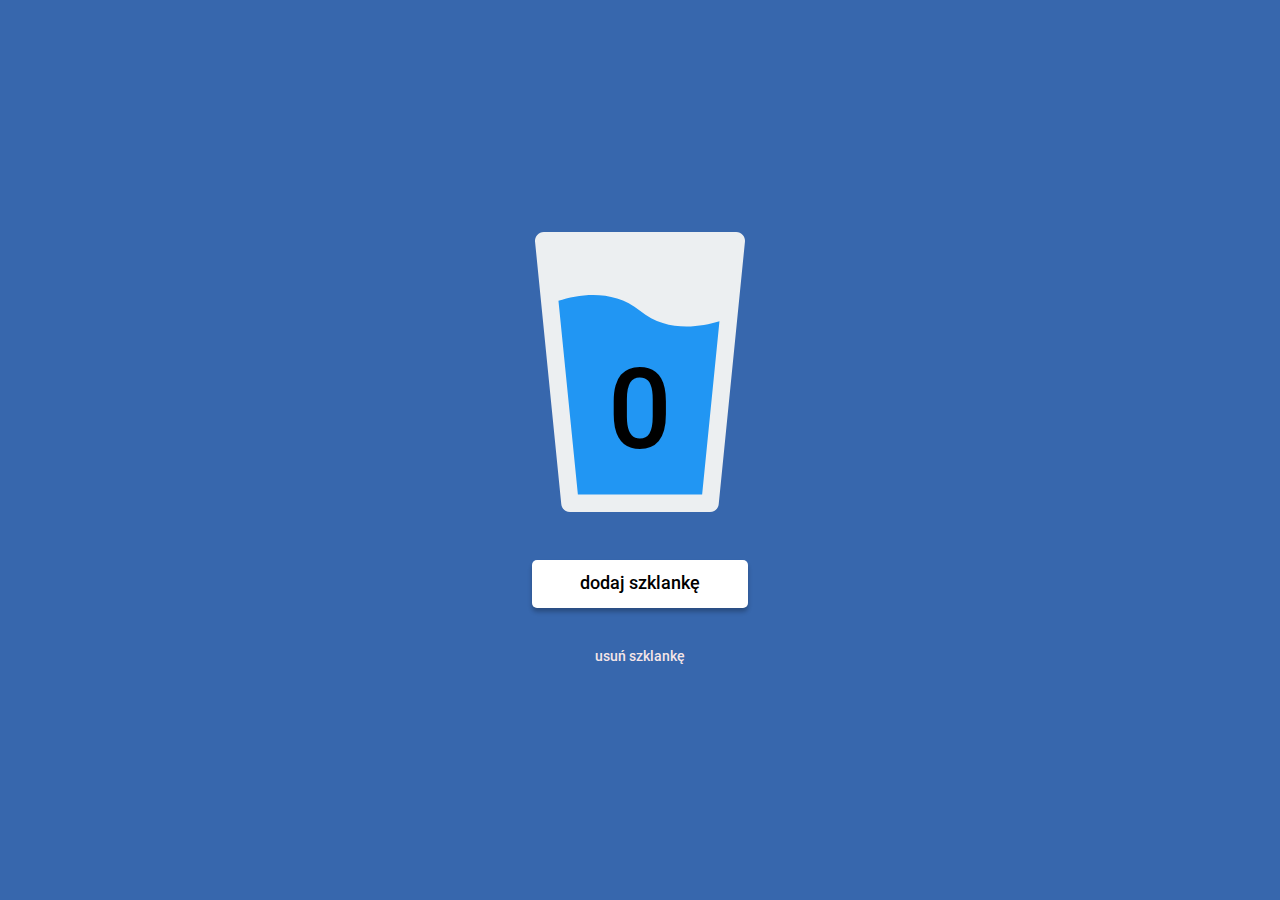
==== index.html @ 80d9f44f "Updates" ====
<!DOCTYPE html>
<html lang="pl">

<head>
  <meta charset="UTF-8" />
  <meta name="viewport" content="width=device-width, initial-scale=1.0" />
  <meta http-equiv="X-UA-Compatible" content="ie=edge" />
  <title>Hydrapp</title>
  <meta name="description"
    content="A simple PWA Application with local storage support. Use it to keep track on how much water you drink a day" />

  <!-- Title -->
  <meta property="og:title" content="hydrApp" />

  <meta property="og:description" content="Drink pure water. Stay healthy." />

  <meta property="og:url" content="https://atanvarde.github.io/hydrapp/" />

  <meta property="og:image" content="https://maciejkorsan.com/wtf-gulp-starter/assets/img/cover.png" />

  <meta property="og:image:width" content="1200" />

  <meta property="og:image:height" content="628" />

  <meta property="og:type" content="website"/>

  <link rel="manifest" href="manifest.json" />

  <meta name="apple-mobile-web-app-capable" content="yes" />

  <link rel="apple-touch-icon" sizes="192x192" href="assets/pwa/icons/icon-192x192.png" />

  <link rel="icon" type="image/png" href="assets/pwa/icons/icon-192x192.png" />

  <link rel="stylesheet" href="css/main.css" />
</head>

<body>
  <main class="main">
    <section class="waterglass">
      <img class="waterglass__image" src="assets/img/water-glass.svg" alt="glass of blue water">
      <div class="waterglass__counter waterglass__counter--js"></div>
      <button class="waterglass__button waterglass__button--add waterglass__button--add-js">dodaj szklankę</button>
      <button class="waterglass__button waterglass__button--remove waterglass__button--remove-js">usuń szklankę</button>
    </section>
  </main>
  <script src="js/main.js"></script>
</body>

</html>
---- css/main.css ----
/*! normalize.css v8.0.1 | MIT License | github.com/necolas/normalize.css */
/* Document
   ========================================================================== */
/**
 * 1. Correct the line height in all browsers.
 * 2. Prevent adjustments of font size after orientation changes in iOS.
 */
@import url("https://fonts.googleapis.com/css?family=Roboto:400,500&display=swap&subset=latin-ext");
html {
  line-height: 1.15;
  /* 1 */
  -webkit-text-size-adjust: 100%;
  /* 2 */ }

/* Sections
   ========================================================================== */
/**
 * Remove the margin in all browsers.
 */
body {
  margin: 0; }

/**
 * Render the `main` element consistently in IE.
 */
main {
  display: block; }

/**
 * Correct the font size and margin on `h1` elements within `section` and
 * `article` contexts in Chrome, Firefox, and Safari.
 */
h1 {
  font-size: 2em;
  margin: 0.67em 0; }

/* Grouping content
   ========================================================================== */
/**
 * 1. Add the correct box sizing in Firefox.
 * 2. Show the overflow in Edge and IE.
 */
hr {
  -webkit-box-sizing: content-box;
          box-sizing: content-box;
  /* 1 */
  height: 0;
  /* 1 */
  overflow: visible;
  /* 2 */ }

/**
 * 1. Correct the inheritance and scaling of font size in all browsers.
 * 2. Correct the odd `em` font sizing in all browsers.
 */
pre {
  font-family: monospace, monospace;
  /* 1 */
  font-size: 1em;
  /* 2 */ }

/* Text-level semantics
   ========================================================================== */
/**
 * Remove the gray background on active links in IE 10.
 */
a {
  background-color: transparent; }

/**
 * 1. Remove the bottom border in Chrome 57-
 * 2. Add the correct text decoration in Chrome, Edge, IE, Opera, and Safari.
 */
abbr[title] {
  border-bottom: none;
  /* 1 */
  text-decoration: underline;
  /* 2 */
  -webkit-text-decoration: underline dotted;
          text-decoration: underline dotted;
  /* 2 */ }

/**
 * Add the correct font weight in Chrome, Edge, and Safari.
 */
b,
strong {
  font-weight: bolder; }

/**
 * 1. Correct the inheritance and scaling of font size in all browsers.
 * 2. Correct the odd `em` font sizing in all browsers.
 */
code,
kbd,
samp {
  font-family: monospace, monospace;
  /* 1 */
  font-size: 1em;
  /* 2 */ }

/**
 * Add the correct font size in all browsers.
 */
small {
  font-size: 80%; }

/**
 * Prevent `sub` and `sup` elements from affecting the line height in
 * all browsers.
 */
sub,
sup {
  font-size: 75%;
  line-height: 0;
  position: relative;
  vertical-align: baseline; }

sub {
  bottom: -0.25em; }

sup {
  top: -0.5em; }

/* Embedded content
   ========================================================================== */
/**
 * Remove the border on images inside links in IE 10.
 */
img {
  border-style: none; }

/* Forms
   ========================================================================== */
/**
 * 1. Change the font styles in all browsers.
 * 2. Remove the margin in Firefox and Safari.
 */
button,
input,
optgroup,
select,
textarea {
  font-family: inherit;
  /* 1 */
  font-size: 100%;
  /* 1 */
  line-height: 1.15;
  /* 1 */
  margin: 0;
  /* 2 */ }

/**
 * Show the overflow in IE.
 * 1. Show the overflow in Edge.
 */
button,
input {
  /* 1 */
  overflow: visible; }

/**
 * Remove the inheritance of text transform in Edge, Firefox, and IE.
 * 1. Remove the inheritance of text transform in Firefox.
 */
button,
select {
  /* 1 */
  text-transform: none; }

/**
 * Correct the inability to style clickable types in iOS and Safari.
 */
button,
[type="button"],
[type="reset"],
[type="submit"] {
  -webkit-appearance: button; }

/**
 * Remove the inner border and padding in Firefox.
 */
button::-moz-focus-inner,
[type="button"]::-moz-focus-inner,
[type="reset"]::-moz-focus-inner,
[type="submit"]::-moz-focus-inner {
  border-style: none;
  padding: 0; }

/**
 * Restore the focus styles unset by the previous rule.
 */
button:-moz-focusring,
[type="button"]:-moz-focusring,
[type="reset"]:-moz-focusring,
[type="submit"]:-moz-focusring {
  outline: 1px dotted ButtonText; }

/**
 * Correct the padding in Firefox.
 */
fieldset {
  padding: 0.35em 0.75em 0.625em; }

/**
 * 1. Correct the text wrapping in Edge and IE.
 * 2. Correct the color inheritance from `fieldset` elements in IE.
 * 3. Remove the padding so developers are not caught out when they zero out
 *    `fieldset` elements in all browsers.
 */
legend {
  -webkit-box-sizing: border-box;
          box-sizing: border-box;
  /* 1 */
  color: inherit;
  /* 2 */
  display: table;
  /* 1 */
  max-width: 100%;
  /* 1 */
  padding: 0;
  /* 3 */
  white-space: normal;
  /* 1 */ }

/**
 * Add the correct vertical alignment in Chrome, Firefox, and Opera.
 */
progress {
  vertical-align: baseline; }

/**
 * Remove the default vertical scrollbar in IE 10+.
 */
textarea {
  overflow: auto; }

/**
 * 1. Add the correct box sizing in IE 10.
 * 2. Remove the padding in IE 10.
 */
[type="checkbox"],
[type="radio"] {
  -webkit-box-sizing: border-box;
          box-sizing: border-box;
  /* 1 */
  padding: 0;
  /* 2 */ }

/**
 * Correct the cursor style of increment and decrement buttons in Chrome.
 */
[type="number"]::-webkit-inner-spin-button,
[type="number"]::-webkit-outer-spin-button {
  height: auto; }

/**
 * 1. Correct the odd appearance in Chrome and Safari.
 * 2. Correct the outline style in Safari.
 */
[type="search"] {
  -webkit-appearance: textfield;
  /* 1 */
  outline-offset: -2px;
  /* 2 */ }

/**
 * Remove the inner padding in Chrome and Safari on macOS.
 */
[type="search"]::-webkit-search-decoration {
  -webkit-appearance: none; }

/**
 * 1. Correct the inability to style clickable types in iOS and Safari.
 * 2. Change font properties to `inherit` in Safari.
 */
::-webkit-file-upload-button {
  -webkit-appearance: button;
  /* 1 */
  font: inherit;
  /* 2 */ }

/* Interactive
   ========================================================================== */
/*
 * Add the correct display in Edge, IE 10+, and Firefox.
 */
details {
  display: block; }

/*
 * Add the correct display in all browsers.
 */
summary {
  display: list-item; }

/* Misc
   ========================================================================== */
/**
 * Add the correct display in IE 10+.
 */
template {
  display: none; }

/**
 * Add the correct display in IE 10.
 */
[hidden] {
  display: none; }

html {
  -webkit-box-sizing: border-box;
          box-sizing: border-box; }

*,
*:before,
*:after {
  -webkit-box-sizing: inherit;
          box-sizing: inherit; }

body {
  -webkit-box-align: center;
      -ms-flex-align: center;
          align-items: center;
  background: #3767AD;
  display: -webkit-box;
  display: -ms-flexbox;
  display: flex;
  font-family: "Roboto", sans-serif;
  -webkit-box-pack: center;
      -ms-flex-pack: center;
          justify-content: center;
  min-height: 100vh;
  padding: 16px; }

.main {
  max-width: 375px;
  width: 100%; }

.waterglass {
  -webkit-box-align: center;
      -ms-flex-align: center;
          align-items: center;
  display: -webkit-box;
  display: -ms-flexbox;
  display: flex;
  -webkit-box-orient: vertical;
  -webkit-box-direction: normal;
      -ms-flex-direction: column;
          flex-direction: column;
  position: relative; }

.waterglass__button--add {
  background: #ffff;
  border-radius: 5px;
  border: none;
  -webkit-box-shadow: 0px 4px 4px rgba(0, 0, 0, 0.25);
          box-shadow: 0px 4px 4px rgba(0, 0, 0, 0.25);
  font-size: 18px;
  font-weight: 500;
  height: 48px;
  margin-bottom: 37px;
  width: 216px; }

.waterglass__button--remove {
  background: transparent;
  border: none;
  border-radius: 5px;
  color: #f5e5e7;
  font-size: 14px;
  font-weight: 500;
  height: 24px;
  width: 184px; }

.waterglass__counter {
  font-size: 112px;
  font-weight: 500;
  position: absolute;
  top: 114px;
  z-index: 1; }

.waterglass__image {
  margin-bottom: 48px; }

/*# sourceMappingURL=main.css.map */
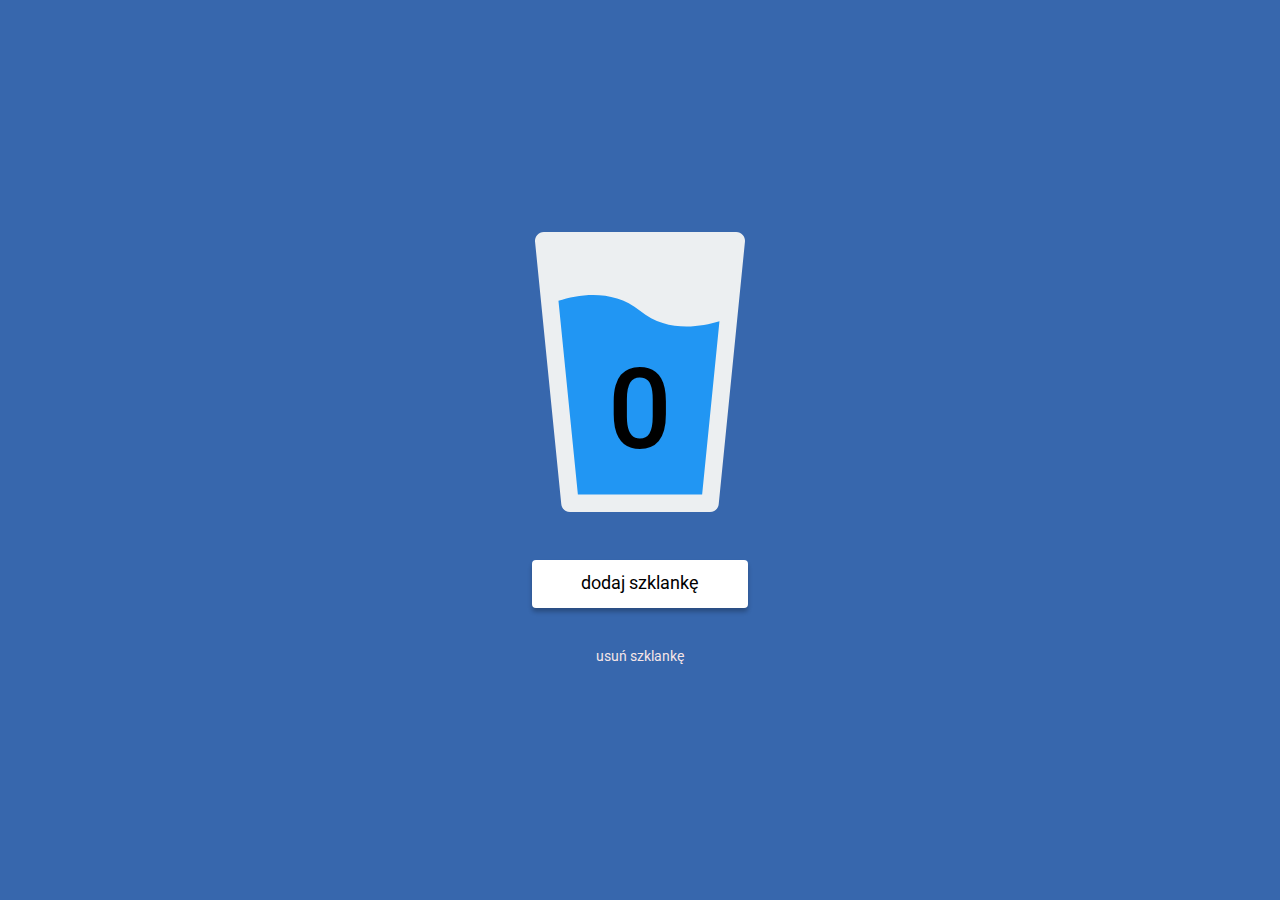
==== commit 6683e75b: "Updates" ====
--- a/index.html
+++ b/index.html
@@ -9,20 +9,21 @@
   <meta name="description"
     content="A simple PWA Application with local storage support. Use it to keep track on how much water you drink a day" />
 
-  <!-- Title -->
+  <meta name="theme_color" content="#3767AD" />
+  
   <meta property="og:title" content="hydrApp" />
 
   <meta property="og:description" content="Drink pure water. Stay healthy." />
 
   <meta property="og:url" content="https://atanvarde.github.io/hydrapp/" />
 
-  <meta property="og:image" content="https://maciejkorsan.com/wtf-gulp-starter/assets/img/cover.png" />
+  <meta property="og:image" content="https://atanvarde.github.io/hydrapp/assets/img/cover.png" />
 
   <meta property="og:image:width" content="1200" />
 
   <meta property="og:image:height" content="628" />
 
-  <meta property="og:type" content="website"/>
+  <meta property="og:type" content="website" />
 
   <link rel="manifest" href="manifest.json" />
 
--- a/css/main.css
+++ b/css/main.css
@@ -310,7 +310,8 @@
 
 html {
   -webkit-box-sizing: border-box;
-          box-sizing: border-box; }
+          box-sizing: border-box;
+  background: #3767AD; }
 
 *,
 *:before,
@@ -327,6 +328,7 @@
   display: -ms-flexbox;
   display: flex;
   font-family: "Roboto", sans-serif;
+  font-weight: 500;
   -webkit-box-pack: center;
       -ms-flex-pack: center;
           justify-content: center;
@@ -352,15 +354,15 @@
 
 .waterglass__button--add {
   background: #ffff;
-  border-radius: 5px;
+  border-radius: 4px;
   border: none;
   -webkit-box-shadow: 0px 4px 4px rgba(0, 0, 0, 0.25);
           box-shadow: 0px 4px 4px rgba(0, 0, 0, 0.25);
   font-size: 18px;
-  font-weight: 500;
   height: 48px;
   margin-bottom: 37px;
-  width: 216px; }
+  padding: 12px;
+  min-width: 216px; }
 
 .waterglass__button--remove {
   background: transparent;
@@ -368,13 +370,11 @@
   border-radius: 5px;
   color: #f5e5e7;
   font-size: 14px;
-  font-weight: 500;
   height: 24px;
-  width: 184px; }
+  min-width: 184px; }
 
 .waterglass__counter {
   font-size: 112px;
-  font-weight: 500;
   position: absolute;
   top: 114px;
   z-index: 1; }
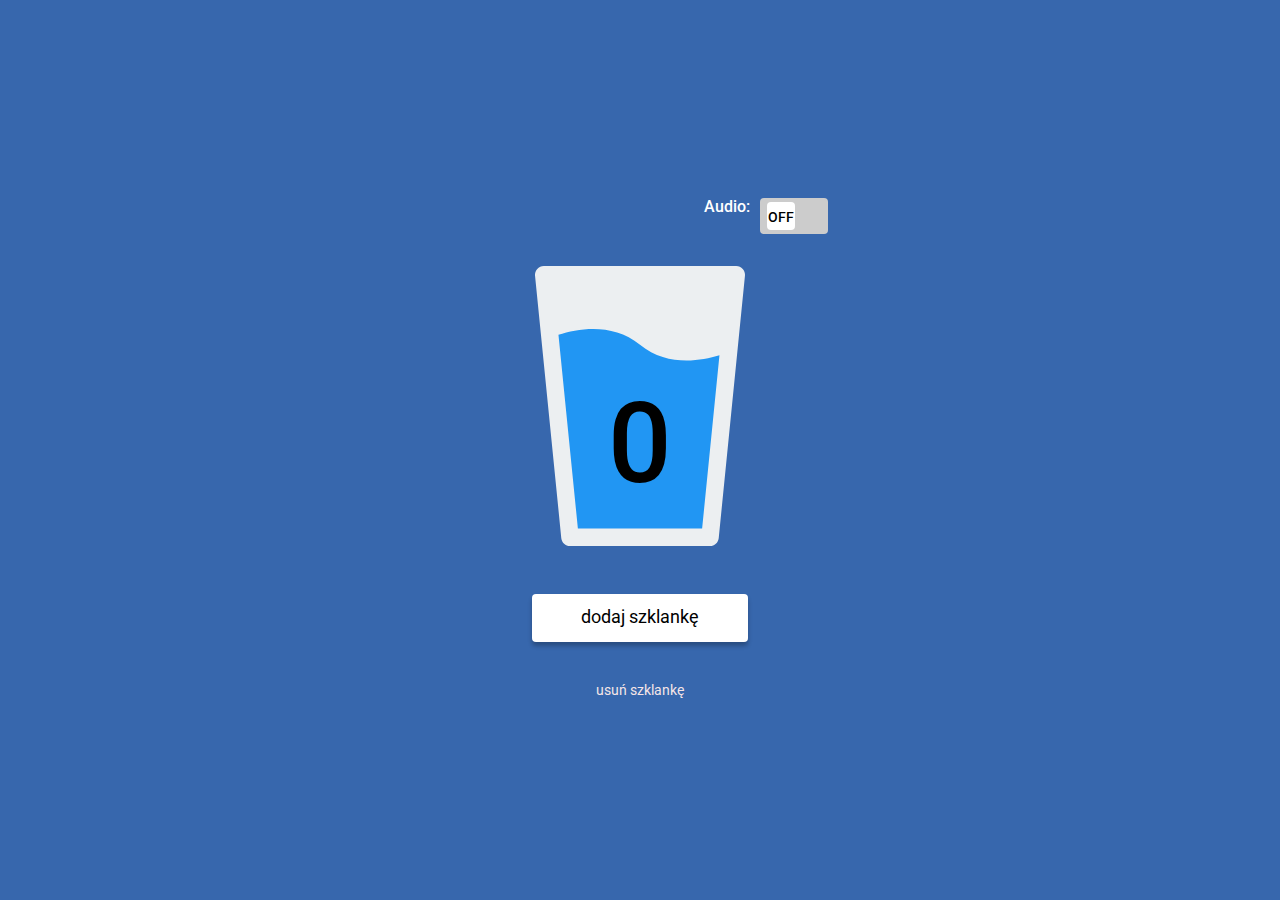
==== commit 7e13803e: "Updates" ====
--- a/index.html
+++ b/index.html
@@ -9,8 +9,8 @@
   <meta name="description"
     content="A simple PWA Application with local storage support. Use it to keep track on how much water you drink a day" />
 
-  <meta name="theme_color" content="#3767AD" />
-  
+  <meta name="theme-color" content="#3767AD" />
+
   <meta property="og:title" content="hydrApp" />
 
   <meta property="og:description" content="Drink pure water. Stay healthy." />
@@ -38,6 +38,13 @@
 
 <body>
   <main class="main">
+    <div class="switch-wrapper">
+      <span class="switch__info">Audio:</span>
+      <label class="switch__label">
+        <input class="switch__checkbox" type="checkbox">
+        <span class="switch__slider"></span>
+      </label>
+    </div>
     <section class="waterglass">
       <img class="waterglass__image" src="assets/img/water-glass.svg" alt="glass of blue water">
       <div class="waterglass__counter waterglass__counter--js"></div>
--- a/css/main.css
+++ b/css/main.css
@@ -339,6 +339,92 @@
   max-width: 375px;
   width: 100%; }
 
+.switch-wrapper {
+  display: -webkit-box;
+  display: -ms-flexbox;
+  display: flex;
+  -webkit-box-pack: end;
+      -ms-flex-pack: end;
+          justify-content: flex-end;
+  margin-bottom: 32px; }
+
+.switch__checkbox {
+  height: 0;
+  opacity: 0;
+  width: 0; }
+
+.switch__info {
+  color: #fff;
+  margin-right: 10px; }
+
+.switch__label {
+  display: inline-block;
+  height: 36px;
+  position: relative;
+  width: 68px; }
+
+.switch__slider {
+  background-color: #ccc;
+  border-radius: 4px;
+  bottom: 0;
+  cursor: pointer;
+  left: 0;
+  position: absolute;
+  right: 0;
+  top: 0;
+  -webkit-transition: 0.4s;
+  -o-transition: 0.4s;
+  transition: 0.4s; }
+
+.switch__slider:before {
+  position: absolute;
+  font-size: 14px;
+  content: "ON";
+  height: 28px;
+  width: 28px;
+  left: 7px;
+  bottom: 4px;
+  background-color: #fff;
+  -webkit-transition: 0.4s;
+  -o-transition: 0.4s;
+  transition: 0.4s;
+  border-radius: 4px;
+  padding: 7px 1px 0 4px;
+  color: transparent; }
+
+.switch__slider:after {
+  border-radius: 4px;
+  bottom: 4px;
+  content: "OFF";
+  font-size: 14px;
+  height: 26px;
+  left: 5px;
+  padding: 5px 2px 0 3px;
+  position: absolute;
+  -webkit-transition: 0.4s;
+  -o-transition: 0.4s;
+  transition: 0.4s;
+  width: 26px; }
+
+.switch__checkbox:checked + .switch__slider {
+  background-color: #2196f3; }
+
+.switch__checkbox:focus + .switch__slider {
+  -webkit-box-shadow: 0 0 1px #2196f3;
+          box-shadow: 0 0 1px #2196f3; }
+
+.switch__checkbox:checked + .switch__slider:before {
+  color: #000;
+  -webkit-transform: translateX(26px);
+      -ms-transform: translateX(26px);
+          transform: translateX(26px); }
+
+.switch__checkbox:checked + .switch__slider:after {
+  color: transparent;
+  -webkit-transform: translateX(-30px);
+      -ms-transform: translateX(-30px);
+          transform: translateX(-30px); }
+
 .waterglass {
   -webkit-box-align: center;
       -ms-flex-align: center;
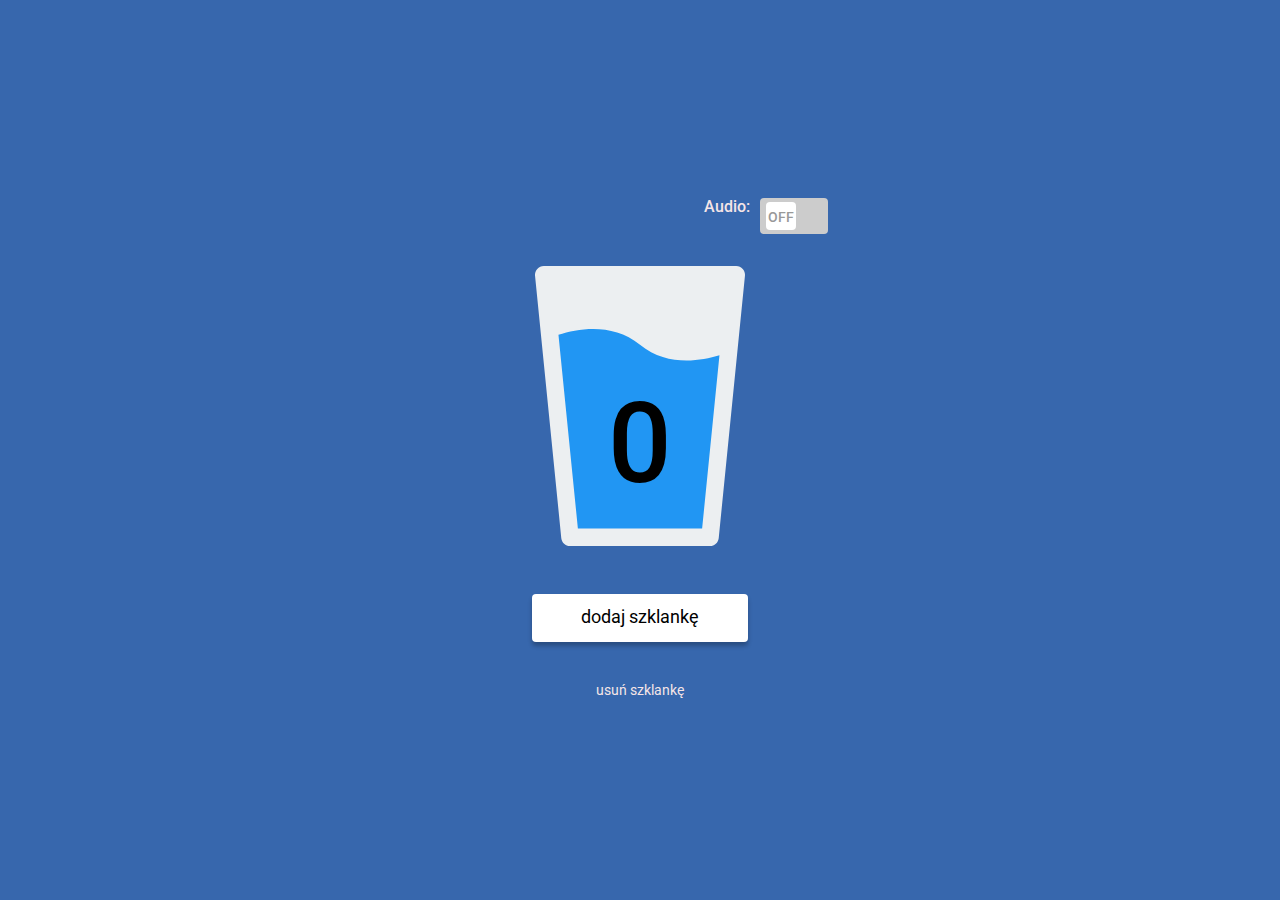
==== commit bdf2f50a: "Updates" ====
--- a/index.html
+++ b/index.html
@@ -40,8 +40,8 @@
   <main class="main">
     <div class="switch-wrapper">
       <span class="switch__info">Audio:</span>
-      <label class="switch__label">
-        <input class="switch__checkbox" type="checkbox">
+      <label class="switch__label" for="audioswitch" id="audioswitch">
+        <input class="switch__checkbox switch__checkbox--js" type="checkbox" name="audioswitch">
         <span class="switch__slider"></span>
       </label>
     </div>
--- a/css/main.css
+++ b/css/main.css
@@ -354,7 +354,7 @@
   width: 0; }
 
 .switch__info {
-  color: #fff;
+  color: #f5e5e7;
   margin-right: 10px; }
 
 .switch__label {
@@ -381,8 +381,8 @@
   font-size: 14px;
   content: "ON";
   height: 28px;
-  width: 28px;
-  left: 7px;
+  width: 30px;
+  left: 6px;
   bottom: 4px;
   background-color: #fff;
   -webkit-transition: 0.4s;
@@ -394,17 +394,18 @@
 
 .switch__slider:after {
   border-radius: 4px;
-  bottom: 4px;
+  bottom: 2px;
+  color: #999999;
   content: "OFF";
   font-size: 14px;
-  height: 26px;
+  height: 28px;
   left: 5px;
   padding: 5px 2px 0 3px;
   position: absolute;
   -webkit-transition: 0.4s;
   -o-transition: 0.4s;
   transition: 0.4s;
-  width: 26px; }
+  width: 28px; }
 
 .switch__checkbox:checked + .switch__slider {
   background-color: #2196f3; }
